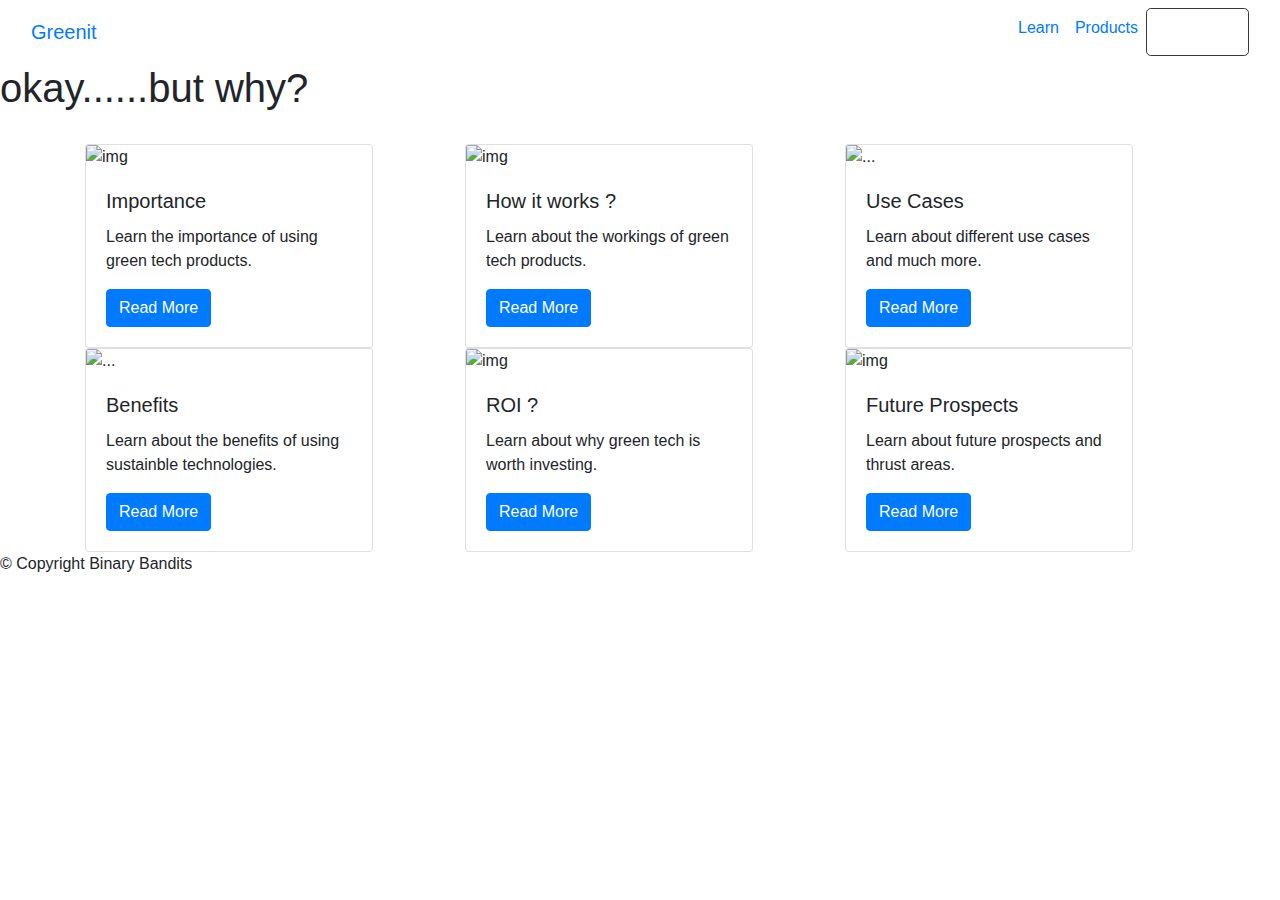
==== blog.html @ f6199ce9 "files--" ====
<!DOCTYPE html>
<html>

<head>
    <meta charset="utf-8">
    <title>Learn</title>
    <link rel="stylesheet" href="https://cdn.jsdelivr.net/npm/bootstrap@4.4.1/dist/css/bootstrap.min.css"
        integrity="sha384-Vkoo8x4CGsO3+Hhxv8T/Q5PaXtkKtu6ug5TOeNV6gBiFeWPGFN9MuhOf23Q9Ifjh" crossorigin="anonymous">
    <link rel="stylesheet" href="css/blog.css">
    <link rel="preconnect" href="https://fonts.googleapis.com">
    <link rel="preconnect" href="https://fonts.gstatic.com" crossorigin>
    <link
        href="https://fonts.googleapis.com/css2?family=League+Spartan:wght@600&family=Pacifico&family=Poppins&display=swap"
        rel="stylesheet">
</head>

<body>
    <section id="title">
        <div class="container-fluid">

            <nav class="navbar navbar-expand-lg">
                <a class="navbar-brand nvbrnd" href="index.html">Greenit</a>
                <button class="navbar-toggler" type="button" data-bs-toggle="collapse"
                    data-bs-target="navbarTogglerDemo01" aria-controls="navbarTogglerDemo01" aria-expanded="false"
                    aria-label="Toggle navigation">
                    <span class="navbar-toggler-icon"></span>
                </button>
                <div class="collapse navbar-collapse" id="navbarTogglerDemo01">
                    <ul class="navbar-nav ml-auto">
                        <li class="nav-item">
                            <a class="nav-link learnnav" href="blog.html">Learn</a>
                        </li>
                        <li class="nav-item">
                            <a class="nav-link productnav" href="">Products</a>
                        </li>
                        <li class="nav-item">
                            <button type="button" class="btn btn-outline-dark btn-lg contact-btn">
                                <a href="contact.html" style="text-decoration: none; color: white;"> Contact</a>
                            </button>

                        </li>
                    </ul>
                </div>
            </nav>
        </div>
            <!--Title-->
            <div class="title-sec">
                <div class="">
                    <div class="">
                       <h1>okay......but why?</h1>
                    <div class="col-lg-6">
                        <img class="title-img" src="" alt="">
                    </div>
                </div>
                </div>
                </div>
            <div class="blog1">
                <div class="container">
                    <div class="row">
                        <div class="col-lg-4">
                            <div class="card" style="width: 18rem;">
                                <img src="css/images/card1.jpg" class="card-img-top" alt="img" style="max-height: 160px;">
                                <div class="card-body">
                                    <h5 class="card-title">Importance</h5>
                                    <p class="card-text">Learn the importance of using green tech products.</p>
                                    <a href="https://geekflare.com/green-tech/" class="btn btn-primary" target="_blank">Read More</a>
                                </div>
                            </div>
                        </div>
                        <div class="col-lg-4">
                            <div class="card" style="width: 18rem;">
                                <img src="css/images/card2alt.jpg" class="card-img-top" alt="img">
                                <div class="card-body">
                                    <h5 class="card-title">How it works ?</h5>
                                    <p class="card-text">Learn about the workings of green tech products.</p>
                                    <a href="https://www.investopedia.com/terms/g/green_tech.asp" class="btn btn-primary" target="_blank">Read More</a>
                                </div>
                            </div>
                        </div>
                        <div class="col-lg-4">
                            <div class="card" style="width: 18rem;">
                                <img src="css/images/card3.jpg" class="card-img-top" alt="..." style="max-height: 160px;">
                                <div class="card-body">
                                    <h5 class="card-title">Use Cases</h5>
                                    <p class="card-text">Learn about different use cases and much more.</p>
                                    <a href="https://www.weforum.org/agenda/2022/04/green-tech-sustainable-growth/" class="btn btn-primary" target="_blank">Read More</a>
                                </div>
                            </div>
                        </div>
                        <div class="col-lg-4">
                            <div class="card" style="width: 18rem;">
                                <img src="css/images/card4.png" class="card-img-top" alt="...">
                                <div class="card-body">
                                    <h5 class="card-title">Benefits</h5>
                                    <p class="card-text">Learn about the benefits of using sustainble technologies.</p>
                                    <a href="https://sustainability-success.com/benefits-of-green-technology/" class="btn btn-primary" target="_blank">Read More</a>
                                </div>
                            </div>
                        </div>
                        <div class="col-lg-4">
                            <div class="card" style="width: 18rem;">
                                <img src="css/images/card5.jpg" class="card-img-top" alt="img" style="max-height: 150px;">
                                <div class="card-body">
                                    <h5 class="card-title">ROI ?</h5>
                                    <p class="card-text">Learn about why green tech is worth investing.</p>
                                    <a href="https://www.investopedia.com/articles/investing/040915/investing-green-technologythe-future-now.asp" class="btn btn-primary" target="_blank">Read More</a>
                                </div>
                            </div>
                        </div>
                        <div class="col-lg-4">
                            <div class="card" style="width: 18rem;">
                                <img src="css/images/card6alt.jpg" class="card-img-top" alt="img" style="max-height:145px;">
                                <div class="card-body">
                                    <h5 class="card-title">Future Prospects</h5>
                                    <p class="card-text">Learn about future prospects and thrust areas.</p>
                                    <a href="https://espeo.eu/blog/green-tech/" class="btn btn-primary" target="_blank">Read More</a>
                                </div>
                            </div>
                        </div>
                        
                       
                    </div>
                </div>
            </div>

        </div>
    </section>



    <!-- Footer -->

    <footer id="footer">
        <i class="fa-brands fa-facebook scl-icn fa-2x"></i>
        <i class="fa-brands fa-instagram scl-icn fa-2x"></i>
        <i class="fa-brands fa-twitter scl-icn fa-2x"></i>
        <i class="fa-brands fa-github scl-icn fa-2x"></i>
        <p>© Copyright Binary Bandits</p>

    </footer>








    <script src="https://kit.fontawesome.com/85af5b9804.js" crossorigin="anonymous"></script>
    <script src="https://code.jquery.com/jquery-3.4.1.slim.min.js"
        integrity="sha384-J6qa4849blE2+poT4WnyKhv5vZF5SrPo0iEjwBvKU7imGFAV0wwj1yYfoRSJoZ+n" crossorigin="anonymous">
    </script>
    <script src="https://cdn.jsdelivr.net/npm/popper.js@1.16.0/dist/umd/popper.min.js"
        integrity="sha384-Q6E9RHvbIyZFJoft+2mJbHaEWldlvI9IOYy5n3zV9zzTtmI3UksdQRVvoxMfooAo" crossorigin="anonymous">
    </script>
    <script src="https://cdn.jsdelivr.net/npm/bootstrap@4.4.1/dist/js/bootstrap.min.js"
        integrity="sha384-wfSDF2E50Y2D1uUdj0O3uMBJnjuUD4Ih7YwaYd1iqfktj0Uod8GCExl3Og8ifwB6" crossorigin="anonymous">
    </script>
</body>

</html>
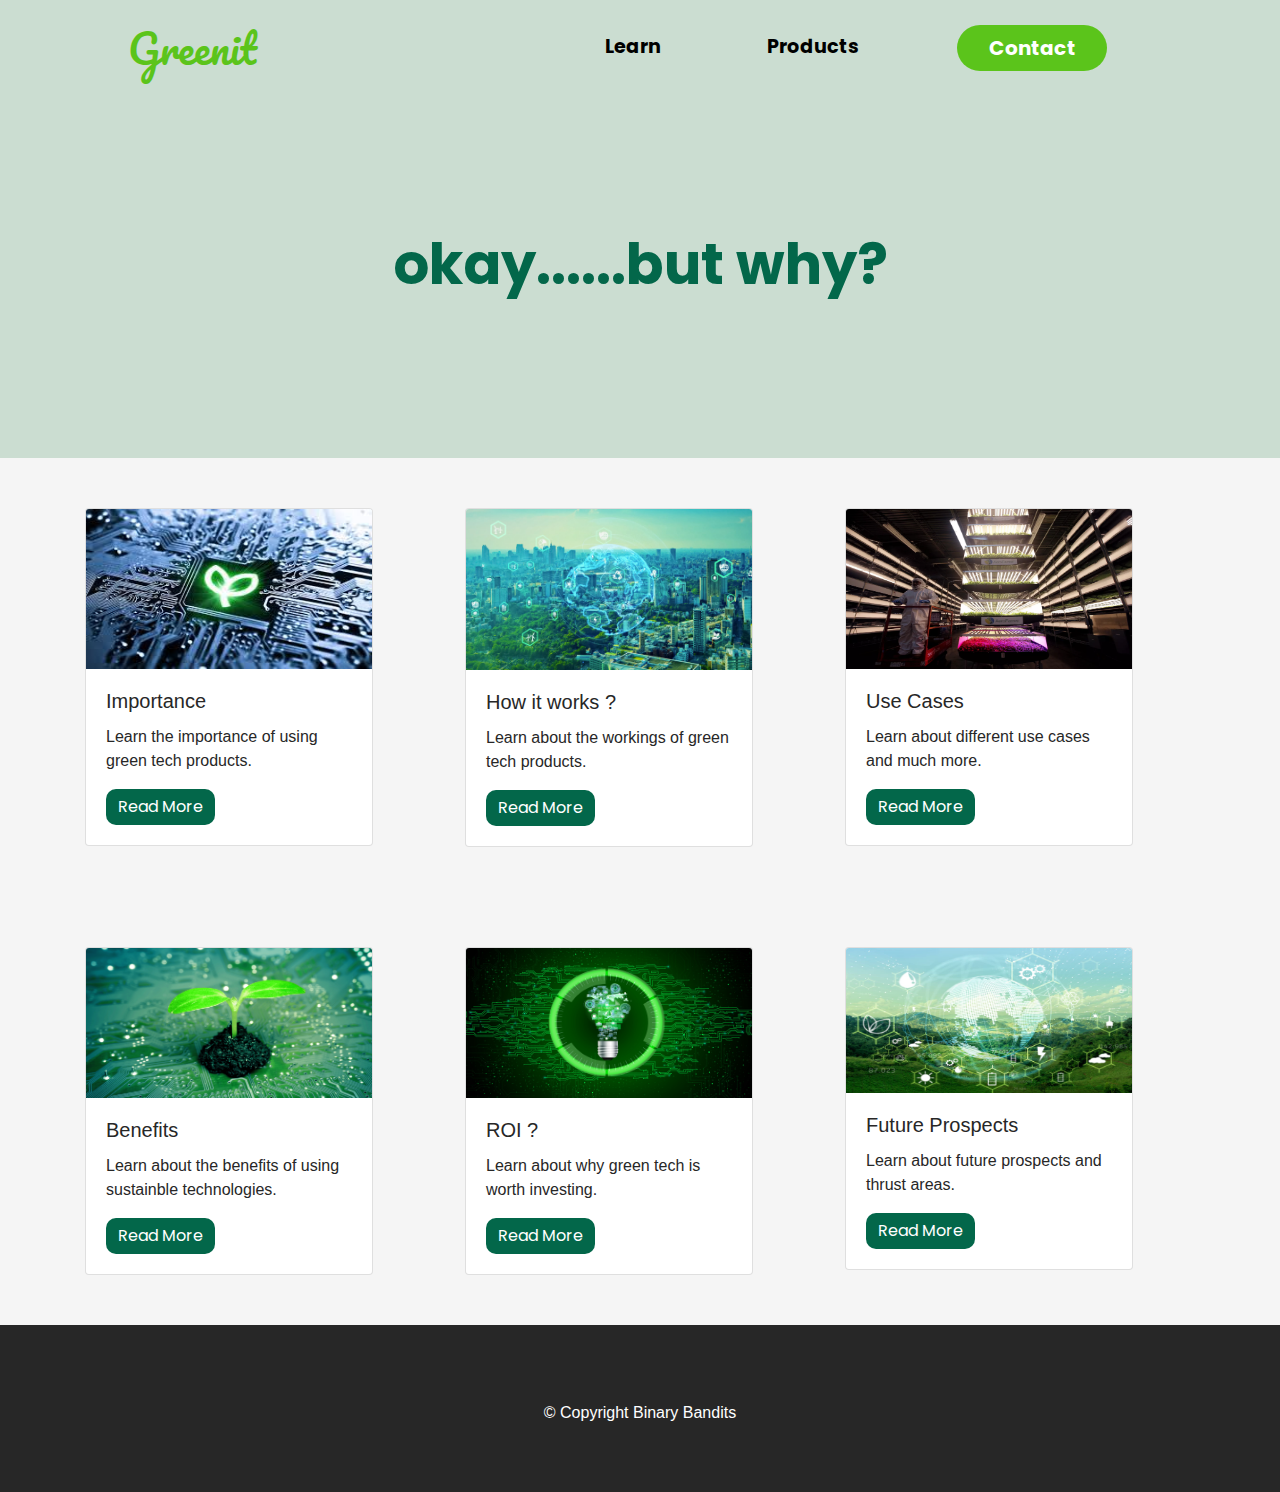
==== commit 05c6a753: "stage refactor" ====
--- a/blog.html
+++ b/blog.html
@@ -31,7 +31,7 @@
                             <a class="nav-link learnnav" href="blog.html">Learn</a>
                         </li>
                         <li class="nav-item">
-                            <a class="nav-link productnav" href="">Products</a>
+                            <a class="nav-link productnav" href="product.html">Products</a>
                         </li>
                         <li class="nav-item">
                             <button type="button" class="btn btn-outline-dark btn-lg contact-btn">
--- a/css/blog.css
+++ b/css/blog.css
@@ -0,0 +1,105 @@
+#title{
+    background-color:white;
+    color:#03674a;
+    
+}
+.container-fluid{
+    padding:1% 10% 0%;
+    background-color: #cbddd1;
+}
+.title-sec{
+    background-color: #cbddd1;
+    padding:10% 15%;
+    text-align: center;
+}
+h1{
+    font-family:'Poppins', sans-serif;
+    text-align: center;
+    color:#03674a;
+    font-weight: bold;
+    font-size:3.5rem;
+}
+
+/*navbar*/
+.navbar{
+    padding:0 0 2%;
+}
+
+.nav-item{
+    padding:0 45px;
+}
+.nav-link{
+    font-size:1.2rem;
+    font-family: 'Poppins', sans-serif;
+    font-weight: bold;
+}
+.learnnav{
+    color:black !important; 
+}
+.productnav{
+    color:black !important ;
+
+}
+.contactnav{
+    color:white !important;
+}
+.nav-link:hover{
+    color:#5bc41b !important;
+}
+.navbar-brand{
+    font-size:2.5rem;
+    font-family:'Pacifico', cursive;
+    color:#5bc41b !important;
+}
+
+
+.contact-btn{
+    border:0px;
+    font-family:'Poppins', sans-serif;
+    font-weight: bold;
+    border-radius: 30px;
+    background-color: #5bc41b;
+    color:white;
+    justify-content: center;
+    height: auto;
+    width: 150px;
+}
+.contact-btn:hover{
+    background-color: #03674a;
+}
+
+/*blog cards*/
+.blog1{
+    background-color: whitesmoke;
+}
+.card{
+    margin-bottom: 50px ;
+    margin-top: 50px;
+    color:#272727;
+}
+.btn-primary{
+    background-color: #03674a;
+    font-family: 'Poppins', sans-serif;
+    border-radius: 10px;
+    border: 0;
+}
+.btn-primary:hover{
+    background-color: #5bc41b;
+}
+
+/*footer*/
+
+#footer{
+    padding:4% 15%;
+    text-align:center;
+    background-color: #272727;
+    color:white;
+
+}
+.scl-icn{
+    padding:20px 15px;
+    color:#cbddd1;
+}
+.scl-icn:hover{
+    color:#5bc41b;
+}
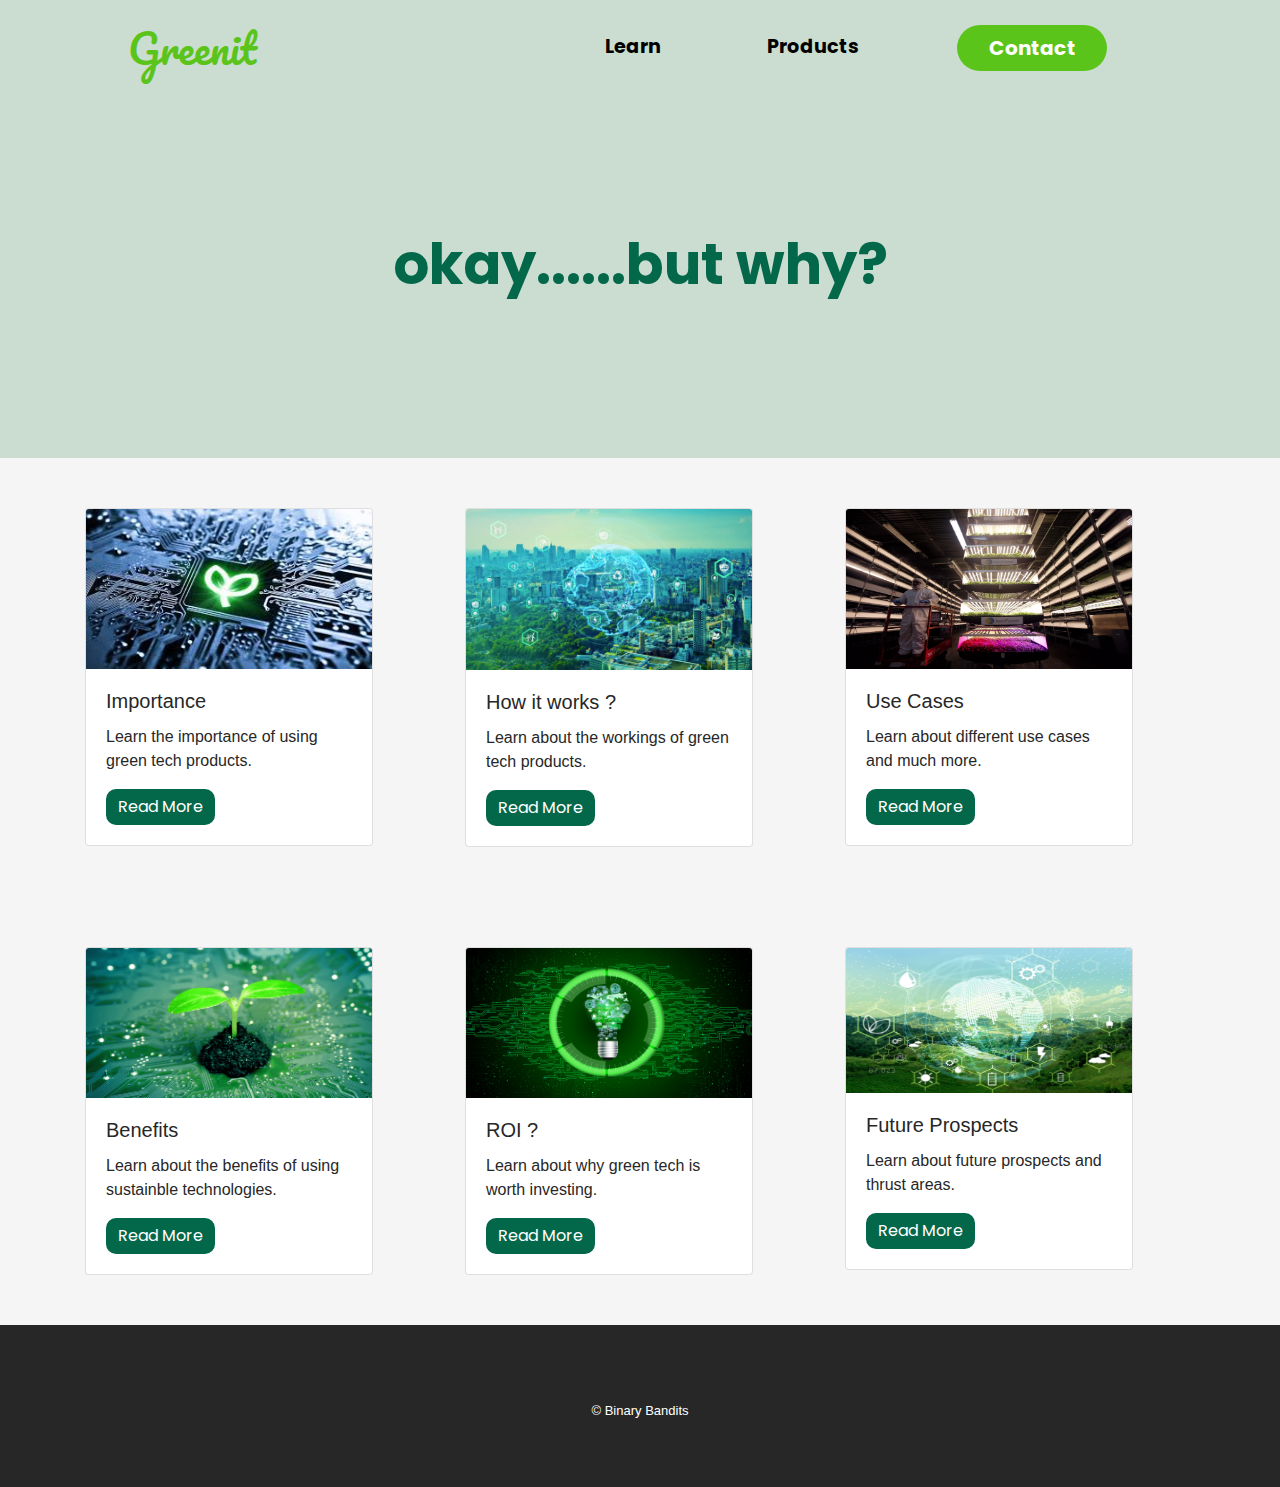
==== commit d726e698: "refactorXX" ====
--- a/blog.html
+++ b/blog.html
@@ -135,7 +135,7 @@
         <i class="fa-brands fa-instagram scl-icn fa-2x"></i>
         <i class="fa-brands fa-twitter scl-icn fa-2x"></i>
         <i class="fa-brands fa-github scl-icn fa-2x"></i>
-        <p>© Copyright Binary Bandits</p>
+        <p class="cpy">© Binary Bandits</p>
 
     </footer>
 
--- a/css/blog.css
+++ b/css/blog.css
@@ -98,8 +98,11 @@
 }
 .scl-icn{
     padding:20px 15px;
-    color:#cbddd1;
+    color:white;
 }
 .scl-icn:hover{
     color:#5bc41b;
 }
+.cpy{
+    font-size: small;
+}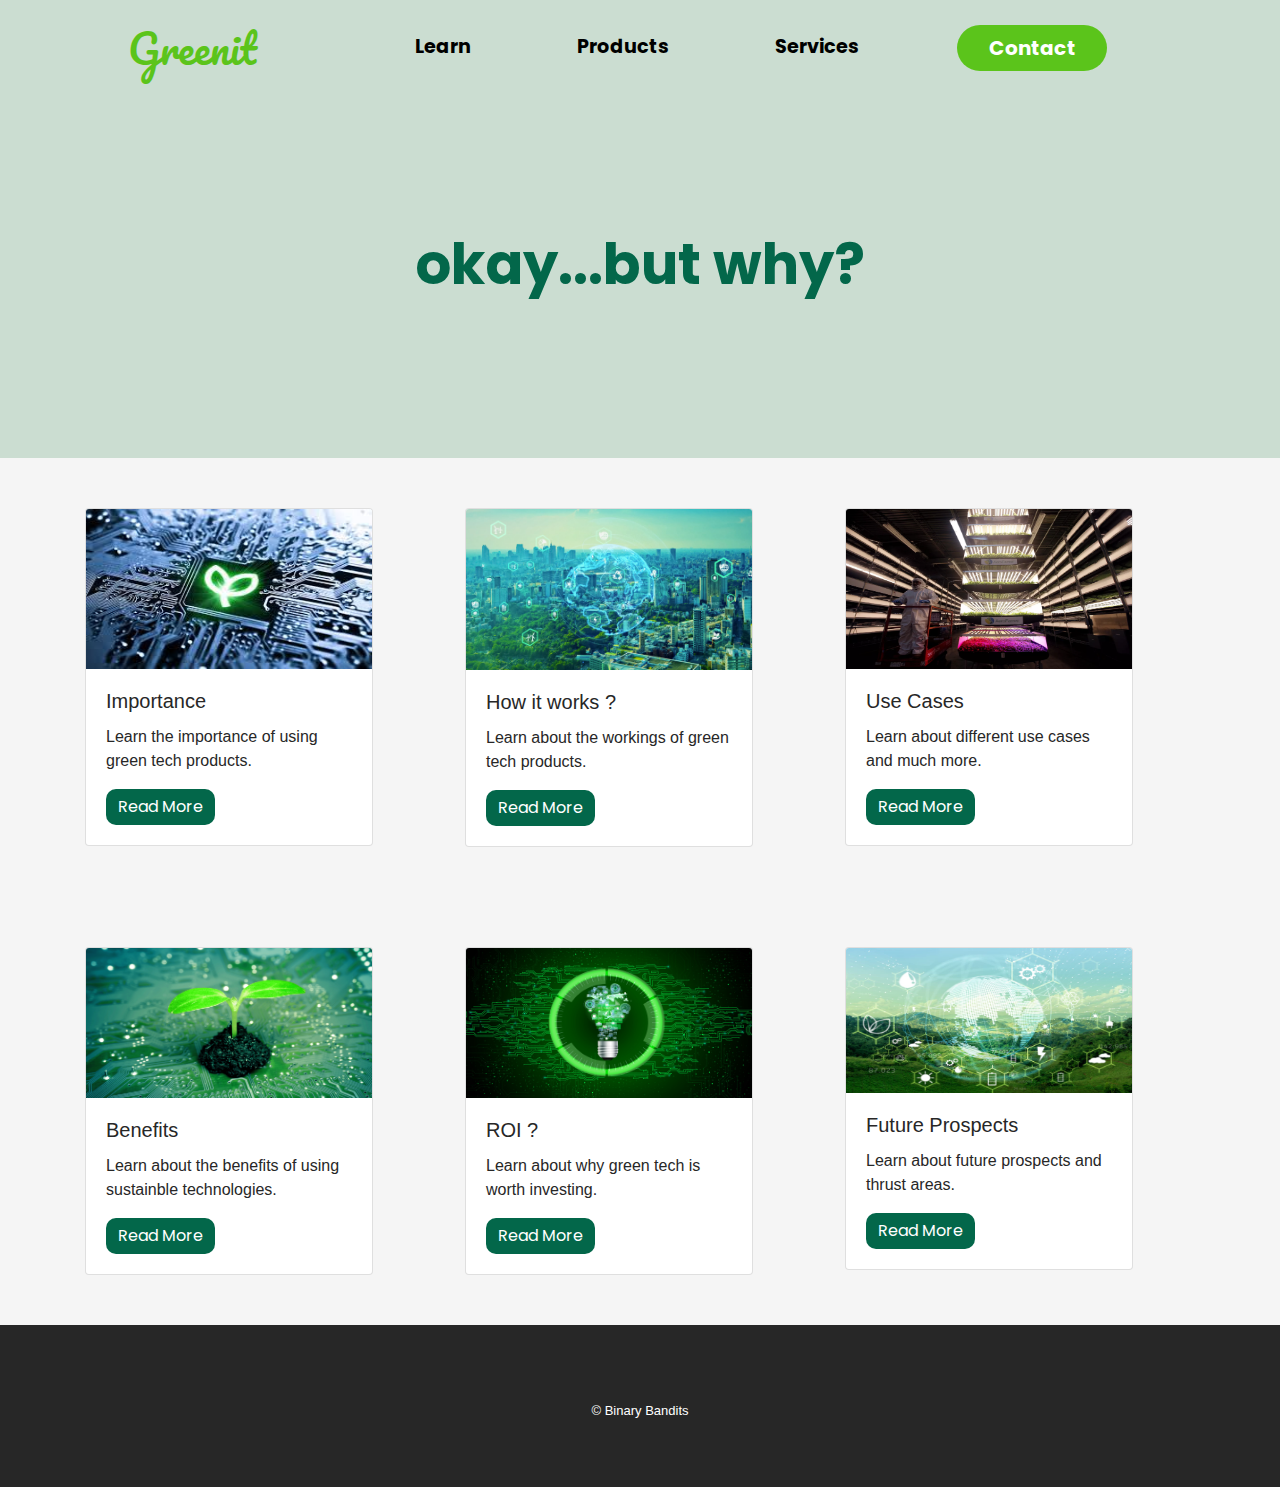
==== commit 53b2a8a0: "product service premium nav fin" ====
--- a/blog.html
+++ b/blog.html
@@ -34,6 +34,9 @@
                             <a class="nav-link productnav" href="product.html">Products</a>
                         </li>
                         <li class="nav-item">
+                            <a class="nav-link productnav" href="services.html">Services</a>
+                        </li>
+                        <li class="nav-item">
                             <button type="button" class="btn btn-outline-dark btn-lg contact-btn">
                                 <a href="contact.html" style="text-decoration: none; color: white;"> Contact</a>
                             </button>
@@ -47,7 +50,7 @@
             <div class="title-sec">
                 <div class="">
                     <div class="">
-                       <h1>okay......but why?</h1>
+                       <h1>okay...but why?</h1>
                     <div class="col-lg-6">
                         <img class="title-img" src="" alt="">
                     </div>
